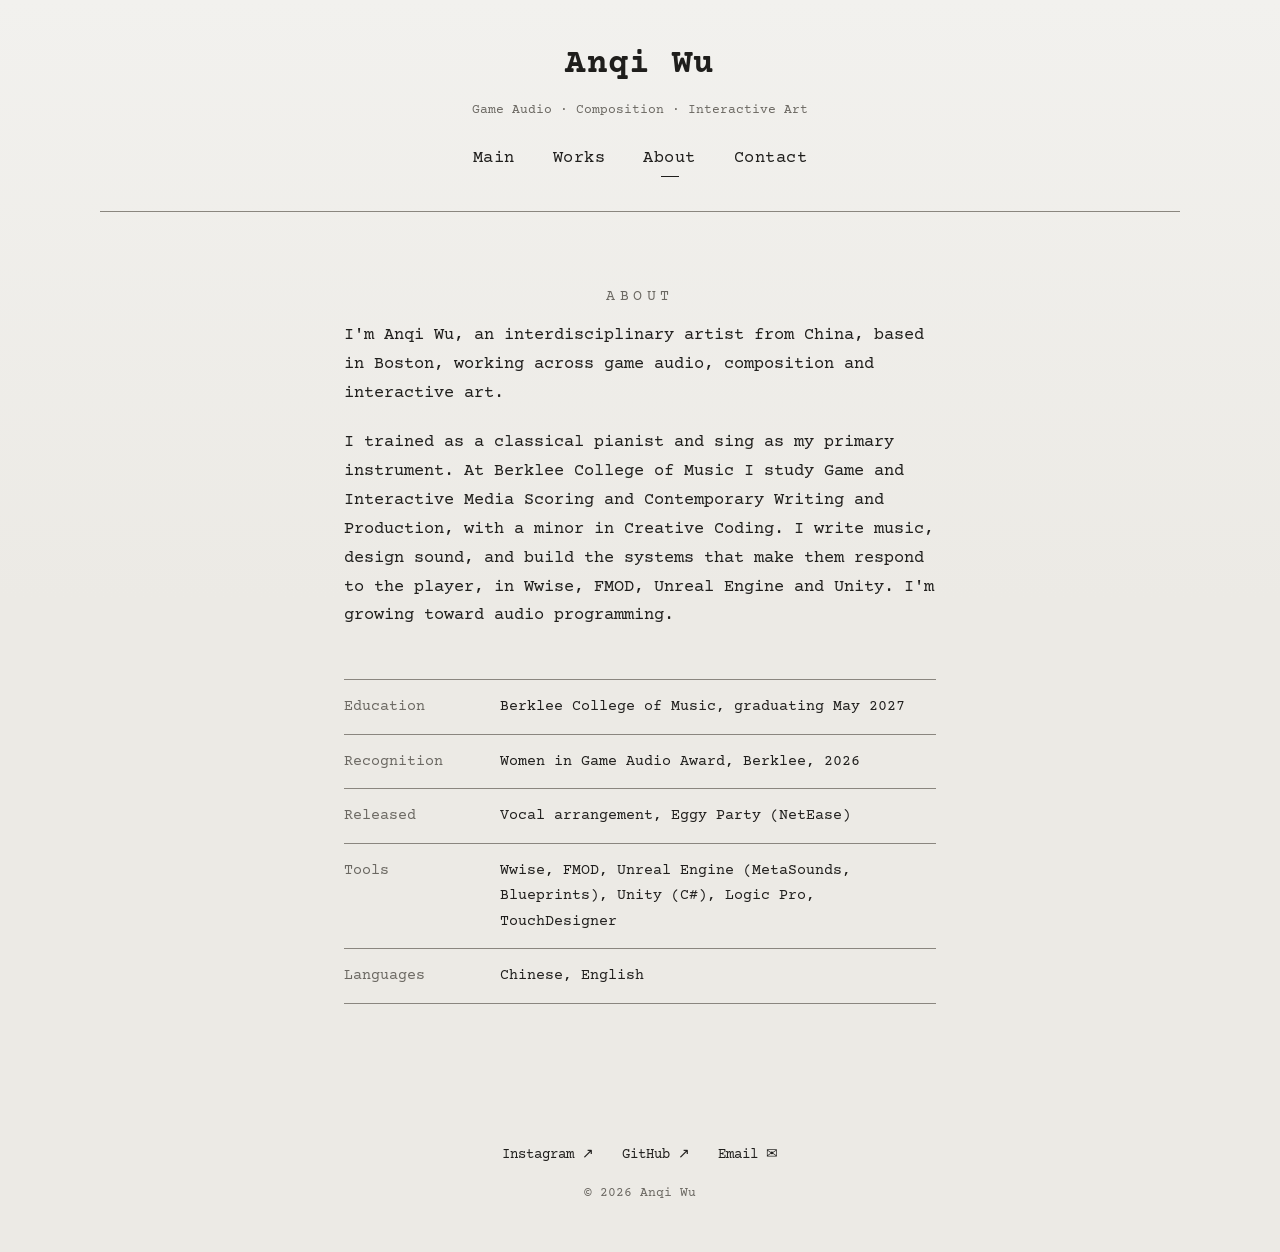
==== about.html @ a7bf88b3 "Hover: the glowing core of each sound object opens up and breathes Co-Authored-By: Claude Opus 5.5 <" ====
<!doctype html>
<html lang="en">
<head>
  <meta charset="utf-8">
  <meta name="viewport" content="width=device-width, initial-scale=1">
  <title>About · Anqi Wu</title>
  <meta name="description" content="Anqi Wu: interdisciplinary artist working in game audio, composition and interactive art.">
  <link rel="preconnect" href="https://fonts.googleapis.com">
  <link rel="preconnect" href="https://fonts.gstatic.com" crossorigin>
  <link href="https://fonts.googleapis.com/css2?family=Courier+Prime:wght@400;700&display=swap" rel="stylesheet">
  <link rel="stylesheet" href="assets/css/style.css?v=40">
  <script src="assets/js/data.js?v=40" defer></script>
  <script src="assets/js/site.js?v=40" defer></script>
</head>
<body data-page="about">
  <header class="site-header compact">
    <a class="site-name" href="./">Anqi Wu</a>
    <p class="site-role"><span class="r1">Interdisciplinary Artist</span><span class="r2">Game Audio · Composition · Interactive Art</span></p>
    <nav class="site-nav" aria-label="Main">
    <a href="./">Main</a>
    <a href="works.html">Works</a>
    <a href="about.html" aria-current="page">About</a>
    <a href="contact.html">Contact</a>
    </nav>
  </header>
  <hr class="rule">
  <main class="text-page">
    <!-- To add a photo: put it in assets/images/ and uncomment the next line -->
    <!-- <img class="portrait" src="assets/images/portrait.jpg" alt="Anqi Wu"> -->
    <h1 class="page-title" style="margin-top:0">About</h1>
    <p>I'm Anqi Wu, an interdisciplinary artist from China, based in Boston, working across game audio, composition and interactive art.</p>
    <p>I trained as a classical pianist and sing as my primary instrument. At Berklee College of Music I study Game and Interactive Media Scoring and Contemporary Writing and Production, with a minor in Creative Coding. I write music, design sound, and build the systems that make them respond to the player, in Wwise, FMOD, Unreal Engine and Unity. I'm growing toward audio programming.</p>
    <ul class="facts">
      <li><span class="k">Education</span><span>Berklee College of Music, graduating May 2027</span></li>
      <li><span class="k">Recognition</span><span>Women in Game Audio Award, Berklee, 2026</span></li>
      <li><span class="k">Released</span><span>Vocal arrangement, Eggy Party (NetEase)</span></li>
      <li><span class="k">Tools</span><span>Wwise, FMOD, Unreal Engine (MetaSounds, Blueprints), Unity (C#), Logic Pro, TouchDesigner</span></li>
      <li><span class="k">Languages</span><span>Chinese, English</span></li>
    </ul>
  </main>
  <footer class="site-footer">
    <nav class="quick-links" aria-label="Elsewhere">
      <a href="https://www.instagram.com/anqi_wu03/" target="_blank" rel="noopener">Instagram ↗</a>
      <a href="https://github.com/AnqiWu12" target="_blank" rel="noopener">GitHub ↗</a>
      <a href="mailto:anqiwu1224@gmail.com">Email ✉</a>
    </nav>
    <p>© <span id="year">2026</span> Anqi Wu</p>
  </footer>
</body>
</html>
---- assets/css/style.css ----
/* =========================================================
   Anqi Wu — portfolio
   A quiet "exhibition hall": warm paper background, typewriter
   type, lots of empty space, small wall labels under each work.
   ========================================================= */

/* ---------- 1. Design tokens (change colors / fonts here) ---------- */
:root {
  --paper:      #ECEAE5;   /* gallery wall */
  --paper-top:  #F2F1EE;   /* lighter at the top, like gallery lighting */
  --ink:        #1F1E1C;   /* main text */
  --ink-soft:   #6B6862;   /* labels, secondary text */
  --line:       #8A867F;   /* thin divider lines */
  --object:     #CFCCC5;   /* placeholder "sound object" fill */
  --object-edge:#B9B5AD;

  --font: "Courier Prime", "Courier New", ui-monospace, monospace;

  --max: 1080px;           /* widest content column */
  --gutter: 24px;
}

/* ---------- 2. Base ---------- */
* { box-sizing: border-box; margin: 0; padding: 0; }

html { scroll-behavior: smooth; }

body {
  background: linear-gradient(to bottom, var(--paper-top), var(--paper) 600px) var(--paper);
  color: var(--ink);
  font-family: var(--font);
  font-size: 17px;
  line-height: 1.7;
  -webkit-font-smoothing: antialiased;
  min-height: 100vh;
}

a { color: inherit; text-decoration: none; }
img, video, iframe { max-width: 100%; display: block; }

/* the page fades in gently, like walking into a room */
main { animation: enter .9s ease both; }
@keyframes enter { from { opacity: 0; transform: translateY(8px); } to { opacity: 1; transform: none; } }
@media (prefers-reduced-motion: reduce) { main { animation: none; } }

/* ---------- 3. Header: name + stacked navigation ---------- */
.site-header {
  text-align: center;
  padding: 56px var(--gutter) 0;
}
.site-name {
  font-size: clamp(26px, 4vw, 34px);
  font-weight: 700;
  letter-spacing: .04em;
}
.site-nav {
  margin-top: 64px;
  display: flex;
  flex-direction: column;
  align-items: center;
  gap: 10px;
  font-size: 21px;
  letter-spacing: .03em;
}
.site-nav a {
  position: relative;
  padding: 2px 4px;
  transition: opacity .3s;
}
.site-nav a:hover { opacity: .55; }
.site-nav a[aria-current="page"]::after {   /* tiny mark under the current page */
  content: "";
  position: absolute; left: 50%; bottom: -2px;
  width: 18px; height: 1px; background: var(--ink);
  transform: translateX(-50%);
}

/* compact header for inner pages */
.site-header.compact { padding-top: 36px; }
.site-header.compact .site-nav {
  margin-top: 22px;
  flex-direction: row;
  flex-wrap: wrap;
  justify-content: center;
  gap: 8px 30px;
  font-size: 17px;
}

.rule {
  border: 0;
  border-top: 1px solid var(--line);
  max-width: var(--max);
  margin: 72px auto 0;
  width: calc(100% - 2 * var(--gutter));
}
.site-header.compact + .rule { margin-top: 36px; }

/* ---------- 4. Shared layout ---------- */
.wrap {
  max-width: var(--max);
  margin: 0 auto;
  padding: 0 var(--gutter);
}
.page-title {
  text-align: center;
  font-size: 15px;
  font-weight: 400;
  letter-spacing: .3em;
  text-transform: uppercase;
  color: var(--ink-soft);
  margin: 72px 0 12px;
}
.page-lede {
  text-align: center;
  max-width: 560px;
  margin: 0 auto;
  color: var(--ink-soft);
  font-size: 15px;
}

/* ---------- 5. The exhibition floor (grid of works) ---------- */
.floor {
  display: grid;
  grid-template-columns: repeat(2, 1fr);
  gap: 96px 72px;
  padding: 96px 0 140px;
}
/* stagger the right column so it feels hung, not tiled */
.floor > .exhibit:nth-child(even) { margin-top: 120px; }

.exhibit {
  display: flex;
  flex-direction: column;
  align-items: center;
  text-align: center;
}
.exhibit .object {
  width: 100%;
  max-width: 400px;
  aspect-ratio: 1 / 1;
  display: grid;
  place-items: center;
  transition: transform .8s cubic-bezier(.2,.7,.2,1);
}
.exhibit img.object { object-fit: cover; aspect-ratio: 4 / 3; }
.exhibit:hover .object { transform: translateY(-6px) scale(1.015); }

/* the wall label under each work */
.label {
  margin-top: 22px;
  font-size: 15px;
  line-height: 1.6;
}
.label .t { display: block; }
.label .y { display: block; color: var(--ink-soft); }

/* ---------- 6. Rooms (category list on Works page) ---------- */
.rooms {
  list-style: none;
  padding: 96px 0 140px;
  display: grid;
  grid-template-columns: repeat(2, 1fr);
  gap: 110px 72px;
}
.rooms li:nth-child(even) { margin-top: 120px; }
.room .count { color: var(--ink-soft); font-size: 14px; }

/* ---------- 7. Single work page ---------- */
.work {
  max-width: 760px;
  margin: 0 auto;
  padding: 72px var(--gutter) 140px;
}
.work .back {
  font-size: 14px;
  color: var(--ink-soft);
}
.work .back:hover { color: var(--ink); }
.work h1 {
  font-size: clamp(26px, 4vw, 34px);
  font-weight: 700;
  margin-top: 40px;
  line-height: 1.25;
}
.work .meta {
  margin-top: 14px;
  color: var(--ink-soft);
  font-size: 15px;
}
.work .meta span + span::before { content: "  /  "; white-space: pre; }
.work .hero { margin: 56px auto; max-width: 460px; }
.work .media {
  margin: 56px 0;
  aspect-ratio: 16 / 9;
  width: 100%;
  border: 0;
  background: #000;
}
.work .media-pending {
  margin: 56px 0;
  padding: 40px 24px;
  border: 1px dashed var(--line);
  text-align: center;
  color: var(--ink-soft);
  font-size: 14px;
}
.work h2 {
  font-size: 13px;
  font-weight: 400;
  letter-spacing: .25em;
  text-transform: uppercase;
  color: var(--ink-soft);
  margin: 56px 0 14px;
}
.work p + p { margin-top: 1em; }
.tools { list-style: none; display: flex; flex-wrap: wrap; gap: 8px; }
.tools li {
  border: 1px solid var(--line);
  padding: 2px 12px;
  font-size: 14px;
}
.next-prev {
  display: flex;
  justify-content: space-between;
  gap: 24px;
  margin-top: 96px;
  padding-top: 24px;
  border-top: 1px solid var(--line);
  font-size: 14px;
}
.next-prev a:hover { opacity: .55; }

/* ---------- 8. About / Contact ---------- */
.text-page {
  max-width: 640px;
  margin: 0 auto;
  padding: 72px var(--gutter) 140px;
}
.text-page p + p { margin-top: 1.2em; }
.portrait {
  width: 220px;
  aspect-ratio: 3 / 4;
  object-fit: cover;
  margin: 0 auto 56px;
  filter: grayscale(.15);
}
.facts { list-style: none; margin-top: 48px; border-top: 1px solid var(--line); }
.facts li {
  display: grid;
  grid-template-columns: 140px 1fr;
  gap: 16px;
  padding: 14px 0;
  border-bottom: 1px solid var(--line);
  font-size: 15px;
}
.facts .k { color: var(--ink-soft); }
.contact-list { list-style: none; text-align: center; font-size: 19px; }
.contact-list li + li { margin-top: 18px; }
.contact-list .k {
  display: block;
  font-size: 12px;
  letter-spacing: .25em;
  text-transform: uppercase;
  color: var(--ink-soft);
}
.contact-list a { border-bottom: 1px solid var(--line); }
.contact-list a:hover { border-color: var(--ink); }

/* ---------- 9. Footer ---------- */
.site-footer {
  text-align: center;
  font-size: 13px;
  color: var(--ink-soft);
  padding: 0 var(--gutter) 48px;
}

/* ---------- 10. Phones ---------- */
@media (max-width: 720px) {
  :root { --gutter: 16px; }
  body { font-size: 16px; }
  .site-header { padding-top: 40px; }
  .site-nav { margin-top: 40px; font-size: 19px; }
  .rule { margin-top: 48px; }
  .floor, .rooms { grid-template-columns: 1fr; gap: 72px; padding: 64px 0 96px; }
  .floor > .exhibit:nth-child(even), .rooms li:nth-child(even) { margin-top: 0; }
  .exhibit .object { max-width: 300px; }
  .facts li { grid-template-columns: 1fr; gap: 2px; }
}

/* ---------- 11. Title line under the name ---------- */
.site-role {
  margin-top: 14px;
  color: var(--ink-soft);
  line-height: 1.6;
}
.site-role span { display: block; }
.site-role .r1 { font-size: 15px; letter-spacing: .28em; text-transform: uppercase; }
.site-role .r2 { font-size: 15px; margin-top: 2px; }
.site-name { display: inline-block; }
/* inner pages: one quiet line only */
.site-header.compact .site-role { margin-top: 6px; }
.site-header.compact .site-role .r1 { display: none; }
.site-header.compact .site-role .r2 { font-size: 13px; }
@media (max-width: 720px) {
  .site-role .r1 { font-size: 13px; letter-spacing: .2em; }
  .site-role .r2 { font-size: 13px; }
}

/* ---------- 12. Role filters on the Works page ---------- */
.filters {
  display: flex;
  flex-wrap: wrap;
  justify-content: center;
  gap: 10px 12px;
  margin-top: 40px;
}
.filters button {
  font: inherit;
  font-size: 14px;
  color: var(--ink-soft);
  background: transparent;
  border: 1px solid transparent;
  padding: 4px 12px;
  cursor: pointer;
  transition: color .3s, border-color .3s;
}
.filters button:hover { color: var(--ink); }
.filters button[aria-pressed="true"] { color: var(--ink); border-color: var(--line); }
.filters button:focus-visible { outline: 1px solid var(--ink); outline-offset: 2px; }

[hidden] { display: none !important; }

/* works that don't match the filter stay on the wall, but in the dark */
.exhibit { transition: opacity .6s ease, filter .6s ease; }
.exhibit.dim { opacity: .12; filter: grayscale(1); pointer-events: none; }

/* ---------- 13. Footer quick links ---------- */
.quick-links {
  display: flex;
  justify-content: center;
  flex-wrap: wrap;
  gap: 8px 28px;
  margin-bottom: 14px;
  font-size: 14px;
}
.quick-links a { color: var(--ink); transition: opacity .3s; }
.quick-links a:hover { opacity: .55; }

/* ---------- 14. Message form ---------- */
.message { margin-top: 120px; }
.message .page-title { margin: 0 0 40px; }
.message label {
  display: block;
  font-size: 12px;
  letter-spacing: .25em;
  text-transform: uppercase;
  color: var(--ink-soft);
  margin-bottom: 32px;
}
.message input,
.message textarea {
  display: block;
  width: 100%;
  margin-top: 8px;
  font: inherit;
  font-size: 16px;
  letter-spacing: normal;
  text-transform: none;
  color: var(--ink);
  background: transparent;
  border: 0;
  border-bottom: 1px solid var(--line);
  padding: 8px 0;
  border-radius: 0;
  resize: vertical;
}
.message textarea { border: 1px solid var(--line); padding: 12px; }
.message input:focus,
.message textarea:focus { outline: none; border-color: var(--ink); }
.message button {
  font: inherit;
  font-size: 15px;
  color: var(--ink);
  background: transparent;
  border: 1px solid var(--ink);
  padding: 10px 28px;
  cursor: pointer;
  transition: background .3s, color .3s;
}
.message button:hover { background: var(--ink); color: var(--paper); }
.honey { position: absolute; left: -9999px; width: 1px; height: 1px; opacity: 0; }
.back-link { border-bottom: 1px solid var(--line); }

/* ---------- 15. Audio, links and image galleries on work pages ---------- */
.work .media + .media,
.work .media + .media-audio,
.work .media-audio + .media,
.work .media-audio + .media-audio { margin-top: -24px; }
.work .media-audio {
  display: block;
  width: 100%;
  height: 166px;
  border: 0;
  margin: 56px 0;
}
.work .audio-file { margin: 40px 0; }
.work .audio-file audio { width: 100%; }
.work .media-link { margin: 40px 0; text-align: center; }
.work .media-link a { border-bottom: 1px solid var(--line); }
.work .gallery {
  display: grid;
  grid-template-columns: repeat(auto-fit, minmax(220px, 1fr));
  gap: 16px;
  margin: 40px 0;
}
.work .gallery img { width: 100%; aspect-ratio: 4 / 3; object-fit: cover; }
video.media { object-fit: contain; }

/* ---------- 16. Project links as buttons ---------- */
.work .media-link { margin: 48px 0; }
.work .media-link a {
  display: inline-block;
  border: 1px solid var(--ink);
  padding: 10px 24px;
  font-size: 15px;
  transition: background .3s, color .3s;
}
.work .media-link a:hover { background: var(--ink); color: var(--paper); }
.work .media-link a:focus-visible { outline: 1px solid var(--ink); outline-offset: 3px; }
/* screenshots keep their own shape instead of being cropped */
.work .gallery { grid-template-columns: repeat(auto-fit, minmax(260px, 1fr)); }
.work .gallery img { aspect-ratio: auto; object-fit: contain; max-height: 640px; margin: 0 auto; width: auto; max-width: 100%; box-shadow: 0 12px 30px rgba(0,0,0,.10); }
/* cut-out pictures (transparent PNG) float on the wall, no frame */
.work .gallery img[src$=".png"] { box-shadow: none; filter: drop-shadow(0 14px 18px rgba(0,0,0,.14)); max-height: 240px; }

/* ---------- 17. Captions above stacked videos ---------- */
.work .media-fig { margin: 56px 0; }
.work .media-fig + .media-fig { margin-top: 40px; }
.work .media-fig figcaption {
  font-size: 12px;
  letter-spacing: .22em;
  text-transform: uppercase;
  color: var(--ink-soft);
  margin-bottom: 12px;
}
.work .media-fig .media { margin: 0; }

/* ---------- 18. Credit line and point lists on long work pages ---------- */
.work .credit { margin-top: 8px; font-size: 14px; color: var(--ink-soft); font-style: italic; }
.work .points { list-style: none; display: grid; gap: 14px; }
.work .points li { position: relative; padding-left: 22px; }
.work .points li::before { content: "·"; position: absolute; left: 4px; color: var(--ink-soft); }
.work .points b { font-weight: 700; }

/* ---------- 19. Photo sets: first photo wide, the rest in two columns ---------- */
.work .gallery.photos { grid-template-columns: 1fr 1fr; gap: 12px; }
.work .gallery.photos a:first-child { grid-column: 1 / -1; }
.work .gallery.photos img { width: 100%; height: 100%; aspect-ratio: 3 / 2; object-fit: cover; max-height: none; box-shadow: none; }
.work .gallery a { display: block; }
.work .gallery a:focus-visible { outline: 1px solid var(--ink); outline-offset: 3px; }
@media (max-width: 720px) { .work .gallery.photos { grid-template-columns: 1fr; } }

/* ---------- 20. Swipeable picture carousels ---------- */
.work .carousel { margin: 48px 0; }
.work .carousel + .carousel { margin-top: 56px; }
.carousel-head { display: flex; justify-content: space-between; align-items: center; gap: 12px; margin-bottom: 14px; }
.carousel-label { font-size: 12px; letter-spacing: .22em; text-transform: uppercase; color: var(--ink-soft); }
.carousel-nav { display: flex; align-items: center; gap: 10px; font-size: 13px; color: var(--ink-soft); font-variant-numeric: tabular-nums; }
.carousel-nav button {
  width: 34px; height: 34px;
  font: inherit; font-size: 15px; color: var(--ink);
  background: transparent; border: 1px solid var(--line); cursor: pointer;
  transition: background .3s, color .3s, opacity .3s;
}
.carousel-nav button:hover:not(:disabled) { background: var(--ink); color: var(--paper); }
.carousel-nav button:disabled { opacity: .3; cursor: default; }
.carousel-nav button:focus-visible, .carousel-track:focus-visible { outline: 1px solid var(--ink); outline-offset: 3px; }
.carousel-track {
  display: flex; gap: 12px;
  overflow-x: auto; overscroll-behavior-x: contain;
  scroll-snap-type: x mandatory;
  scrollbar-width: none;
  -webkit-overflow-scrolling: touch;
}
.carousel-track::-webkit-scrollbar { display: none; }
.carousel-track a { flex: 0 0 auto; scroll-snap-align: start; display: block; }
.carousel-track img { display: block; height: min(440px, 58vw); width: auto; max-width: none; }
.carousel.tall .carousel-track img { height: min(540px, 112vw); }

/* ---------- 21. Hover: the glowing core of each sound object opens up ---------- */
.object .core {
  transform-box: fill-box;
  transform-origin: center;
  transition: transform .9s cubic-bezier(.2,.7,.2,1), filter .9s ease;
}
.exhibit:hover .object .core,
.exhibit:focus-visible .object .core {
  transform: scale(1.9);
  filter: saturate(1.5) brightness(1.15);
  animation: core-breathe 4s ease-in-out .9s infinite;
}
.object path { transition: opacity .9s ease; }
.exhibit:hover .object > path:not(:first-of-type),
.exhibit:focus-visible .object > path:not(:first-of-type) { opacity: .35; }
/* a slow breath while you stay on it: 4 seconds out and back */
@keyframes core-breathe {
  0%, 100% { transform: scale(1.9); }
  50%      { transform: scale(2.15); }
}
@media (prefers-reduced-motion: reduce) {
  .exhibit:hover .object .core, .exhibit:focus-visible .object .core { animation: none; }
}
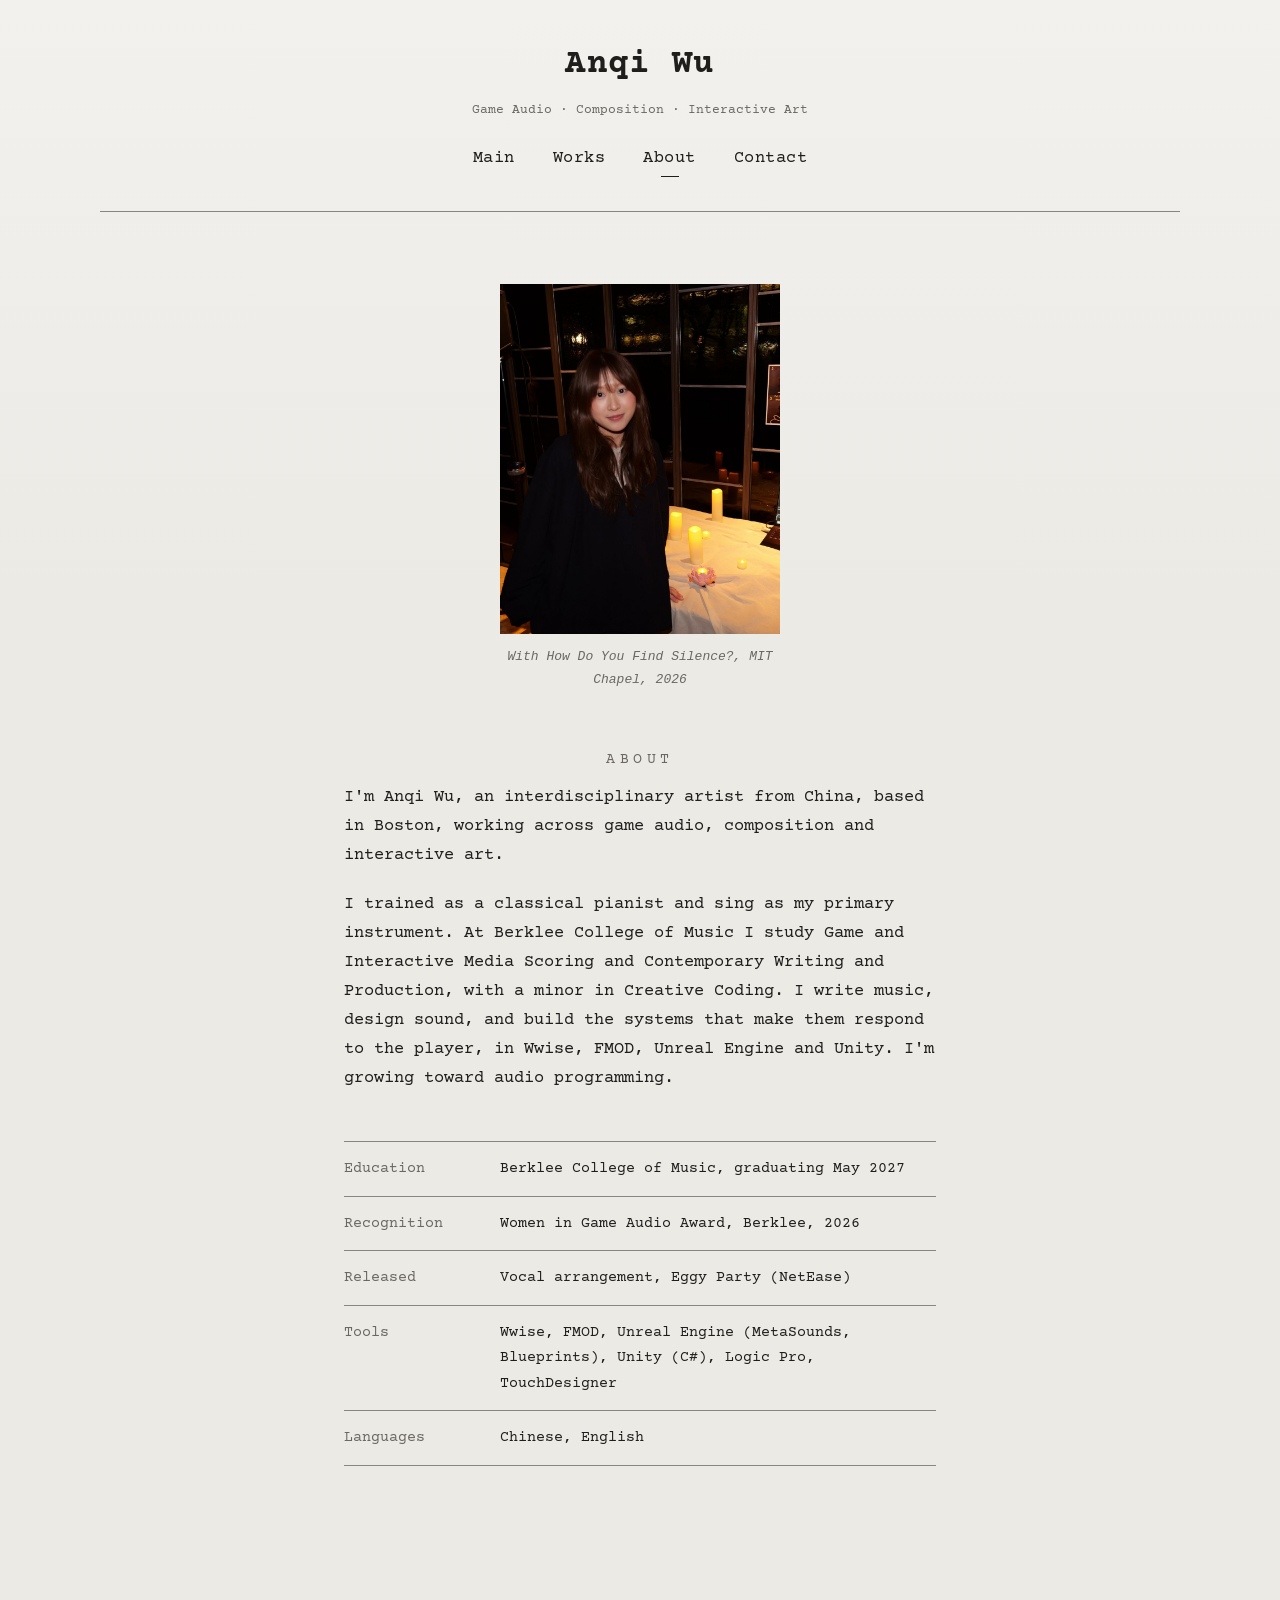
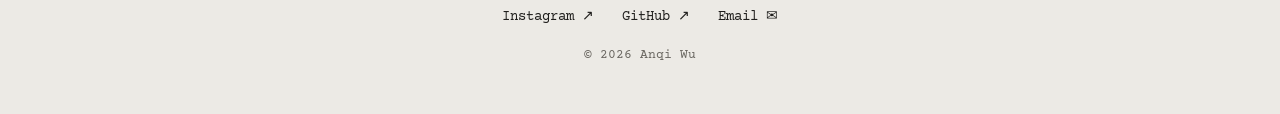
==== commit 78e0d756: "MIT Chapel: four more event photos; About: portrait beside the installation Co-Authored-By: Claude O" ====
--- a/about.html
+++ b/about.html
@@ -8,9 +8,9 @@
   <link rel="preconnect" href="https://fonts.googleapis.com">
   <link rel="preconnect" href="https://fonts.gstatic.com" crossorigin>
   <link href="https://fonts.googleapis.com/css2?family=Courier+Prime:wght@400;700&display=swap" rel="stylesheet">
-  <link rel="stylesheet" href="assets/css/style.css?v=40">
-  <script src="assets/js/data.js?v=40" defer></script>
-  <script src="assets/js/site.js?v=40" defer></script>
+  <link rel="stylesheet" href="assets/css/style.css?v=42">
+  <script src="assets/js/data.js?v=42" defer></script>
+  <script src="assets/js/site.js?v=42" defer></script>
 </head>
 <body data-page="about">
   <header class="site-header compact">
@@ -25,8 +25,10 @@
   </header>
   <hr class="rule">
   <main class="text-page">
-    <!-- To add a photo: put it in assets/images/ and uncomment the next line -->
-    <!-- <img class="portrait" src="assets/images/portrait.jpg" alt="Anqi Wu"> -->
+    <figure class="portrait-fig">
+      <img class="portrait" src="assets/images/portrait.jpg" alt="Anqi Wu beside her installation How Do You Find Silence? at the MIT Chapel">
+      <figcaption>With How Do You Find Silence?, MIT Chapel, 2026</figcaption>
+    </figure>
     <h1 class="page-title" style="margin-top:0">About</h1>
     <p>I'm Anqi Wu, an interdisciplinary artist from China, based in Boston, working across game audio, composition and interactive art.</p>
     <p>I trained as a classical pianist and sing as my primary instrument. At Berklee College of Music I study Game and Interactive Media Scoring and Contemporary Writing and Production, with a minor in Creative Coding. I write music, design sound, and build the systems that make them respond to the player, in Wwise, FMOD, Unreal Engine and Unity. I'm growing toward audio programming.</p>
--- a/assets/css/style.css
+++ b/assets/css/style.css
@@ -487,26 +487,47 @@
 .carousel-track img { display: block; height: min(440px, 58vw); width: auto; max-width: none; }
 .carousel.tall .carousel-track img { height: min(540px, 112vw); }
 
-/* ---------- 21. Hover: the glowing core of each sound object opens up ---------- */
-.object .core {
+/* ---------- 21. Hover: the sound object lights up ---------- */
+/* 1. the core opens up   2. a bright flare fills the stone
+   3. the stone takes on the color and glows around its edge   4. it breathes */
+.object .core, .object .flare {
   transform-box: fill-box;
   transform-origin: center;
-  transition: transform .9s cubic-bezier(.2,.7,.2,1), filter .9s ease;
-}
+  transition: transform .8s cubic-bezier(.2,.7,.2,1), filter .8s ease, opacity .8s ease;
+}
+.object .flare { opacity: 0; transform: scale(.4); }
+.object .stone { transition: fill .8s ease, filter .8s ease; }
+.object > path:not(.stone) { transition: opacity .8s ease; }
+
 .exhibit:hover .object .core,
 .exhibit:focus-visible .object .core {
-  transform: scale(1.9);
-  filter: saturate(1.5) brightness(1.15);
-  animation: core-breathe 4s ease-in-out .9s infinite;
-}
-.object path { transition: opacity .9s ease; }
-.exhibit:hover .object > path:not(:first-of-type),
-.exhibit:focus-visible .object > path:not(:first-of-type) { opacity: .35; }
+  transform: scale(2.6);
+  filter: saturate(1.8) brightness(1.3);
+}
+.exhibit:hover .object .flare,
+.exhibit:focus-visible .object .flare {
+  opacity: .9;
+  transform: scale(1);
+  animation: flare-breathe 4s ease-in-out .8s infinite;
+}
+.exhibit:hover .object .stone,
+.exhibit:focus-visible .object .stone {
+  fill: color-mix(in srgb, var(--object) 72%, hsl(var(--hue) 75% 72%));
+  filter: drop-shadow(0 10px 14px rgba(0,0,0,.10)) drop-shadow(0 0 26px hsl(var(--hue) 90% 65% / .65));
+}
+.exhibit:hover .object > path:not(.stone),
+.exhibit:focus-visible .object > path:not(.stone) { opacity: .2; }
+
 /* a slow breath while you stay on it: 4 seconds out and back */
-@keyframes core-breathe {
-  0%, 100% { transform: scale(1.9); }
-  50%      { transform: scale(2.15); }
+@keyframes flare-breathe {
+  0%, 100% { transform: scale(1);    opacity: .9; }
+  50%      { transform: scale(1.18); opacity: 1; }
 }
 @media (prefers-reduced-motion: reduce) {
-  .exhibit:hover .object .core, .exhibit:focus-visible .object .core { animation: none; }
-}
+  .exhibit:hover .object .flare, .exhibit:focus-visible .object .flare { animation: none; }
+}
+
+/* ---------- 22. About portrait ---------- */
+.portrait-fig { margin: 0 auto 56px; width: min(280px, 100%); text-align: center; }
+.portrait-fig .portrait { width: 100%; aspect-ratio: 4 / 5; object-fit: cover; margin: 0; filter: none; }
+.portrait-fig figcaption { margin-top: 12px; font-size: 13px; color: var(--ink-soft); font-style: italic; }
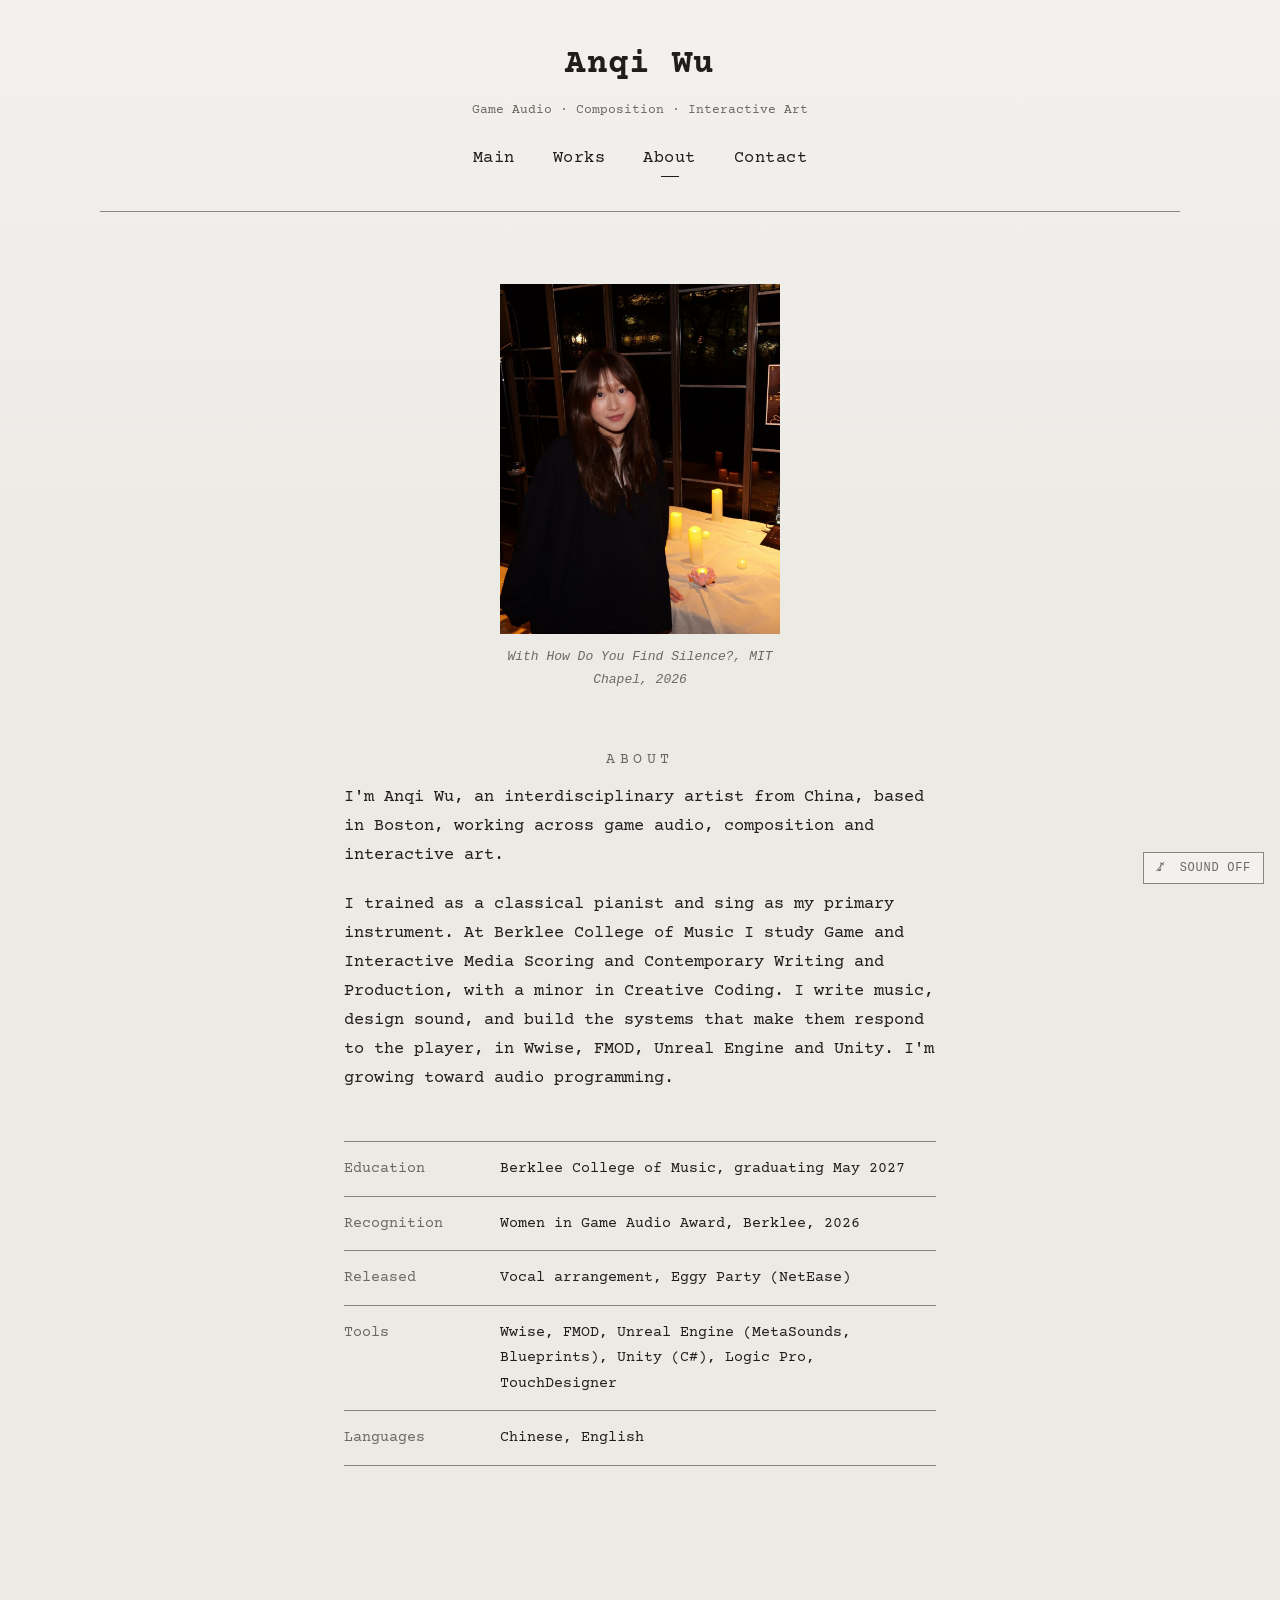
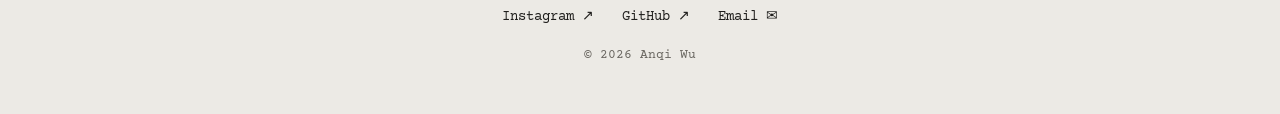
==== commit cf902f39: "Add hover sounds: one synth voice per room, Sound on/off switch Co-Authored-By: Claude Opus 5.5 <nor" ====
--- a/about.html
+++ b/about.html
@@ -8,9 +8,10 @@
   <link rel="preconnect" href="https://fonts.googleapis.com">
   <link rel="preconnect" href="https://fonts.gstatic.com" crossorigin>
   <link href="https://fonts.googleapis.com/css2?family=Courier+Prime:wght@400;700&display=swap" rel="stylesheet">
-  <link rel="stylesheet" href="assets/css/style.css?v=42">
-  <script src="assets/js/data.js?v=42" defer></script>
-  <script src="assets/js/site.js?v=42" defer></script>
+  <link rel="stylesheet" href="assets/css/style.css?v=46">
+  <script src="assets/js/data.js?v=46" defer></script>
+  <script src="assets/js/site.js?v=46" defer></script>
+  <script src="assets/js/sound.js?v=46" defer></script>
 </head>
 <body data-page="about">
   <header class="site-header compact">
--- a/assets/css/style.css
+++ b/assets/css/style.css
@@ -531,3 +531,20 @@
 .portrait-fig { margin: 0 auto 56px; width: min(280px, 100%); text-align: center; }
 .portrait-fig .portrait { width: 100%; aspect-ratio: 4 / 5; object-fit: cover; margin: 0; filter: none; }
 .portrait-fig figcaption { margin-top: 12px; font-size: 13px; color: var(--ink-soft); font-style: italic; }
+/* reserve each picture's width before it loads, so the counter and arrows are right from the start */
+.carousel-track img { aspect-ratio: 3 / 2; object-fit: cover; }
+.carousel.tall .carousel-track img { aspect-ratio: 4 / 5; }
+
+/* ---------- 23. Sound on / off switch (bottom-right) ---------- */
+.sound-toggle {
+  position: fixed; z-index: 50;
+  right: max(16px, env(safe-area-inset-right)); bottom: max(16px, env(safe-area-inset-bottom));
+  font: 12px/1 "Courier New", Courier, monospace; letter-spacing: .06em; text-transform: uppercase;
+  color: var(--ink-soft); background: var(--paper-top);
+  border: 1px solid var(--line); padding: 9px 12px; cursor: pointer;
+  transition: color .2s, border-color .2s, background .2s;
+}
+.sound-toggle:hover { color: var(--ink); border-color: var(--ink); }
+.sound-toggle[aria-pressed="true"] { color: var(--paper-top); background: var(--ink); border-color: var(--ink); }
+.sound-toggle:focus-visible { outline: 2px solid var(--ink); outline-offset: 3px; }
+.sound-toggle .sound-icon { display: inline-block; width: 1em; text-align: center; margin-right: 4px; }
